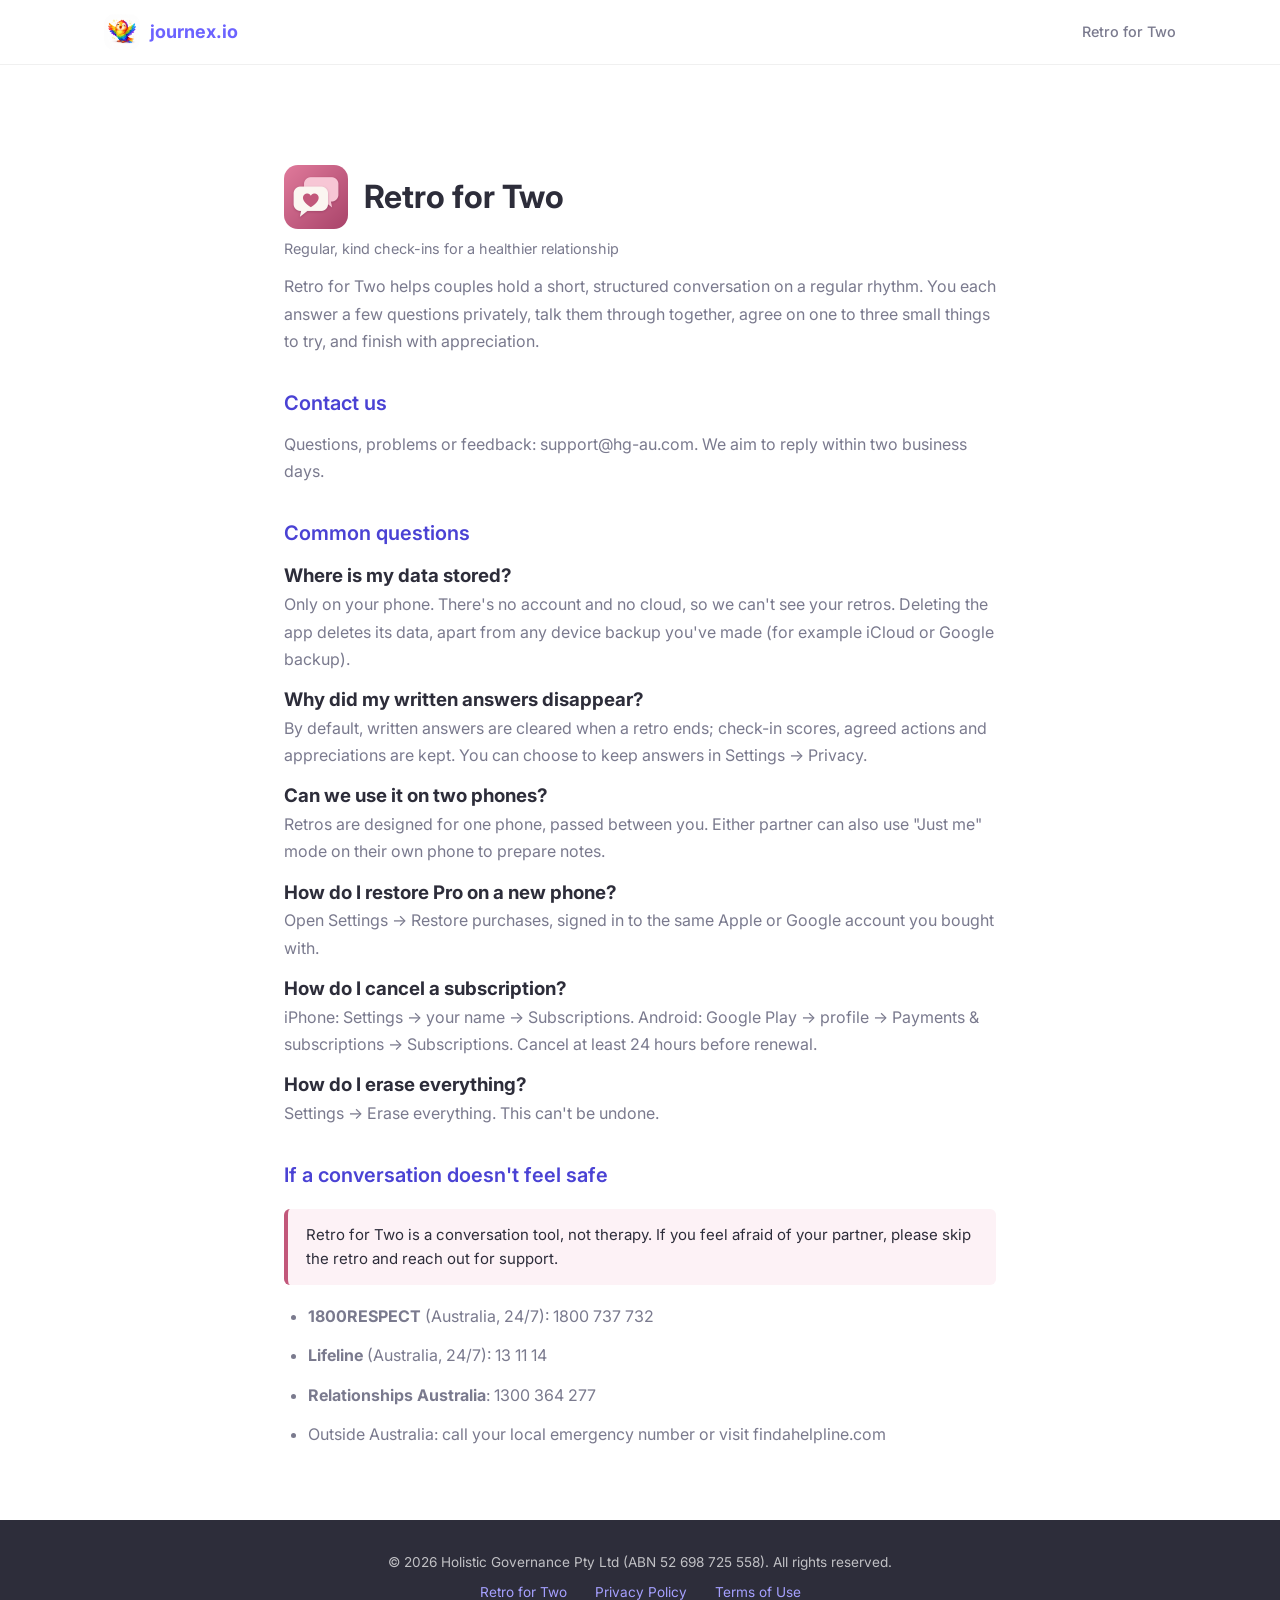
==== retro-for-two/index.html @ 56e89711 "Add Retro for Two support, privacy and terms pages Standalone pages for the Retro for Two app (Holis" ====
<!DOCTYPE html>
<html lang="en">
<head>
  <meta charset="UTF-8">
  <meta name="viewport" content="width=device-width, initial-scale=1.0">
  <title>Retro for Two: Support</title>
  <meta name="description" content="Help and support for Retro for Two, the couple retrospective app.">
  <link rel="preconnect" href="https://fonts.googleapis.com">
  <link rel="preconnect" href="https://fonts.gstatic.com" crossorigin>
  <link href="https://fonts.googleapis.com/css2?family=Inter:wght@400;500;600;700;800&display=swap" rel="stylesheet">
  <link rel="stylesheet" href="../style.css">
  <style>
    .policy-callout { background: #fdf2f6; border-left: 4px solid #C2577A; padding: 14px 18px; margin: 18px 0; border-radius: 6px; font-size: 15px; }
    .app-head { display: flex; align-items: center; gap: 16px; margin-bottom: 8px; }
    .app-head img { width: 64px; height: 64px; border-radius: 14px; }
  </style>
</head>
<body>

<nav class="nav">
  <div class="container">
    <a href="../index.html" class="nav-brand"><img src="../logo.png" alt="Journex logo" class="nav-logo">journex.io</a>
    <ul class="nav-links">
      <li><a href="index.html">Retro for Two</a></li>
    </ul>
  </div>
</nav>

<main class="policy-page">
  <div class="container" style="max-width:760px;">
    <div class="app-head"><img src="icon.png" alt="Retro for Two icon"><h1 style="margin:0">Retro for Two</h1></div>
    <p class="policy-date">Regular, kind check-ins for a healthier relationship</p>

    <p>Retro for Two helps couples hold a short, structured conversation on a regular rhythm. You each answer a few questions privately, talk them through together, agree on one to three small things to try, and finish with appreciation.</p>

    <h2>Contact us</h2>
    <p>Questions, problems or feedback: <a href="mailto:support@hg-au.com">support@hg-au.com</a>. We aim to reply within two business days.</p>

    <h2>Common questions</h2>
    <h3>Where is my data stored?</h3>
    <p>Only on your phone. There's no account and no cloud, so we can't see your retros. Deleting the app deletes its data, apart from any device backup you've made (for example iCloud or Google backup).</p>
    <h3>Why did my written answers disappear?</h3>
    <p>By default, written answers are cleared when a retro ends; check-in scores, agreed actions and appreciations are kept. You can choose to keep answers in Settings &rarr; Privacy.</p>
    <h3>Can we use it on two phones?</h3>
    <p>Retros are designed for one phone, passed between you. Either partner can also use "Just me" mode on their own phone to prepare notes.</p>
    <h3>How do I restore Pro on a new phone?</h3>
    <p>Open Settings &rarr; Restore purchases, signed in to the same Apple or Google account you bought with.</p>
    <h3>How do I cancel a subscription?</h3>
    <p>iPhone: Settings &rarr; your name &rarr; Subscriptions. Android: Google Play &rarr; profile &rarr; Payments &amp; subscriptions &rarr; Subscriptions. Cancel at least 24 hours before renewal.</p>
    <h3>How do I erase everything?</h3>
    <p>Settings &rarr; Erase everything. This can't be undone.</p>

    <h2>If a conversation doesn't feel safe</h2>
    <div class="policy-callout">Retro for Two is a conversation tool, not therapy. If you feel afraid of your partner, please skip the retro and reach out for support.</div>
    <ul>
      <li><strong>1800RESPECT</strong> (Australia, 24/7): <a href="tel:1800737732">1800 737 732</a></li>
      <li><strong>Lifeline</strong> (Australia, 24/7): <a href="tel:131114">13 11 14</a></li>
      <li><strong>Relationships Australia</strong>: <a href="tel:1300364277">1300 364 277</a></li>
      <li>Outside Australia: call your local emergency number or visit <a href="https://findahelpline.com" target="_blank" rel="noopener">findahelpline.com</a></li>
    </ul>

  </div>
</main>

<footer class="footer">
  <div class="container">
    <p>&copy; 2026 Holistic Governance Pty Ltd (ABN 52 698 725 558). All rights reserved.</p>
    <div class="footer-links">
      <a href="index.html">Retro for Two</a>
      <a href="privacy.html">Privacy Policy</a>
      <a href="terms.html">Terms of Use</a>
    </div>
  </div>
</footer>

</body>
</html>
---- style.css ----
/* ===== Design Tokens ===== */
:root {
  --primary: #6C63FF;
  --primary-light: #A5A0FF;
  --primary-dark: #4A42D4;
  --bg: #FFFFFF;
  --surface: #FFFFFF;
  --text: #2D2D3A;
  --text-secondary: #7A7A8E;
  --success: #6BCB77;
  --streak: #FF8C42;
  --radius-card: 16px;
  --radius-pill: 9999px;
  --font: 'Inter', -apple-system, BlinkMacSystemFont, 'Segoe UI', Roboto, Oxygen, Ubuntu, sans-serif;
}

/* ===== Reset & Base ===== */
*, *::before, *::after { box-sizing: border-box; margin: 0; padding: 0; }

html { scroll-behavior: smooth; }

body {
  font-family: var(--font);
  color: var(--text);
  background: var(--bg);
  line-height: 1.6;
  -webkit-font-smoothing: antialiased;
}

a { color: inherit; text-decoration: none; }
img { max-width: 100%; display: block; }

.container {
  max-width: 1120px;
  margin: 0 auto;
  padding: 0 24px;
}

/* ===== Nav ===== */
.nav {
  position: sticky;
  top: 0;
  z-index: 100;
  background: rgba(255, 255, 255, 0.92);
  backdrop-filter: blur(12px);
  border-bottom: 1px solid rgba(0, 0, 0, 0.06);
}

.nav .container {
  display: flex;
  align-items: center;
  justify-content: space-between;
  height: 64px;
}

.nav-brand {
  display: flex;
  align-items: center;
  gap: 10px;
  font-weight: 700;
  font-size: 1.125rem;
  color: var(--primary);
}

.nav-logo {
  width: 36px;
  height: 36px;
  border-radius: 10px;
}

.nav-links {
  display: flex;
  align-items: center;
  gap: 32px;
  list-style: none;
}

.nav-links a {
  font-size: 0.9rem;
  font-weight: 500;
  color: var(--text-secondary);
  transition: color 0.2s;
}

.nav-links a:hover { color: var(--primary); }

.nav-cta {
  background: var(--primary);
  color: #fff !important;
  padding: 8px 20px;
  border-radius: var(--radius-pill);
  font-weight: 600;
  font-size: 0.9rem;
  transition: background 0.2s;
}

.nav-cta:hover { background: var(--primary-dark); }

.nav-toggle {
  display: none;
  background: none;
  border: none;
  cursor: pointer;
  padding: 4px;
}

.nav-toggle span {
  display: block;
  width: 24px;
  height: 2px;
  background: var(--text);
  margin: 6px 0;
  border-radius: 2px;
  transition: transform 0.3s, opacity 0.3s;
}

/* ===== Hero ===== */
.hero {
  position: relative;
  overflow: hidden;
  padding: 100px 0 80px;
  text-align: center;
  background: linear-gradient(160deg, #f3f1ff 0%, var(--bg) 50%, #fff5ee 100%);
}

.hero::before {
  content: '';
  position: absolute;
  top: -120px;
  right: -120px;
  width: 400px;
  height: 400px;
  border-radius: 50%;
  background: radial-gradient(circle, rgba(108, 99, 255, 0.12) 0%, transparent 70%);
  pointer-events: none;
}

.hero-logo {
  width: 120px;
  height: 120px;
  border-radius: 28px;
  margin: 0 auto 24px;
  box-shadow: 0 8px 32px rgba(108, 99, 255, 0.18);
}

.hero h1 {
  font-size: 3rem;
  font-weight: 800;
  line-height: 1.15;
  margin-bottom: 16px;
  color: var(--text);
}

.hero h1 span {
  background: linear-gradient(135deg, var(--primary), var(--primary-light));
  -webkit-background-clip: text;
  -webkit-text-fill-color: transparent;
  background-clip: text;
}

.hero-tagline {
  font-size: 1.25rem;
  color: var(--text-secondary);
  max-width: 560px;
  margin: 0 auto 32px;
}

.hero-actions {
  display: flex;
  justify-content: center;
  gap: 16px;
  flex-wrap: wrap;
}

.btn-primary {
  display: inline-flex;
  align-items: center;
  gap: 8px;
  background: var(--primary);
  color: #fff;
  padding: 14px 28px;
  border-radius: var(--radius-pill);
  font-weight: 600;
  font-size: 1rem;
  transition: background 0.2s, transform 0.15s;
  border: none;
  cursor: pointer;
}

.btn-primary:hover { background: var(--primary-dark); transform: translateY(-1px); }

.google-play-badge { height: 52px; }

/* ===== Section Shared ===== */
section { padding: 80px 0; }

.section-title {
  text-align: center;
  font-size: 2rem;
  font-weight: 700;
  margin-bottom: 12px;
}

.section-subtitle {
  text-align: center;
  color: var(--text-secondary);
  max-width: 520px;
  margin: 0 auto 48px;
}

/* ===== Features Grid ===== */
.features-grid {
  display: grid;
  grid-template-columns: repeat(3, 1fr);
  gap: 24px;
}

.feature-card {
  background: var(--surface);
  border-radius: var(--radius-card);
  padding: 28px 24px;
  border: 1px solid rgba(0, 0, 0, 0.08);
  transition: transform 0.2s, box-shadow 0.2s;
}

.feature-card:hover {
  transform: translateY(-4px);
  box-shadow: 0 12px 32px rgba(108, 99, 255, 0.1);
}

.feature-icon {
  width: 48px;
  height: 48px;
  border-radius: 12px;
  display: flex;
  align-items: center;
  justify-content: center;
  font-size: 1.5rem;
  margin-bottom: 16px;
}

.feature-card h3 {
  font-size: 1.05rem;
  font-weight: 600;
  margin-bottom: 8px;
}

.feature-card p {
  font-size: 0.9rem;
  color: var(--text-secondary);
  line-height: 1.5;
}

/* Feature card colours */
.feature-card:nth-child(1)  { background: #f9f5ff; border-color: rgba(167, 139, 250, 0.12); }
.feature-card:nth-child(2)  { background: #f0fdf4; border-color: rgba(134, 239, 172, 0.12); }
.feature-card:nth-child(3)  { background: #fffbeb; border-color: rgba(252, 211, 77, 0.12); }
.feature-card:nth-child(4)  { background: #eff6ff; border-color: rgba(147, 197, 253, 0.12); }
.feature-card:nth-child(5)  { background: #fff1f2; border-color: rgba(253, 164, 175, 0.12); }
.feature-card:nth-child(6)  { background: #f7fee7; border-color: rgba(190, 242, 100, 0.12); }
.feature-card:nth-child(7)  { background: #fdf4ff; border-color: rgba(232, 170, 253, 0.12); }
.feature-card:nth-child(8)  { background: #fff5f7; border-color: rgba(251, 182, 206, 0.12); }
.feature-card:nth-child(9)  { background: #fff7ed; border-color: rgba(253, 186, 116, 0.12); }
.feature-card:nth-child(10) { background: #f0fdf4; border-color: rgba(134, 239, 172, 0.12); }
.feature-card:nth-child(11) { background: #f0fdfa; border-color: rgba(94, 234, 212, 0.12); }

/* Feature icon colours */
.icon-gratitude  { background: #ede9ff; color: var(--primary); }
.icon-reflect    { background: #e0f7e4; color: var(--success); }
.icon-habit      { background: #fff2e5; color: var(--streak); }
.icon-goal       { background: #e0f0ff; color: #4a90d9; }
.icon-sport      { background: #ffe5e5; color: #e05555; }
.icon-nutrition  { background: #e9ffe5; color: #4caf50; }
.icon-recovery   { background: #f0e5ff; color: #9b59b6; }
.icon-social     { background: #e5f7ff; color: #00bcd4; }
.icon-stats      { background: #fff8e1; color: #ff9800; }

/* ===== How It Works ===== */
.steps {
  display: grid;
  grid-template-columns: repeat(3, 1fr);
  gap: 32px;
  text-align: center;
}

.step-number {
  width: 56px;
  height: 56px;
  border-radius: 50%;
  background: linear-gradient(135deg, var(--primary), var(--primary-light));
  color: #fff;
  font-size: 1.5rem;
  font-weight: 700;
  display: flex;
  align-items: center;
  justify-content: center;
  margin: 0 auto 16px;
}

.step h3 {
  font-size: 1.1rem;
  font-weight: 600;
  margin-bottom: 8px;
}

.step p {
  font-size: 0.9rem;
  color: var(--text-secondary);
}

/* ===== Screenshots ===== */
@keyframes scroll-left {
  0% { transform: translateX(0); }
  100% { transform: translateX(-50%); }
}

.screenshots-row {
  display: flex;
  gap: 24px;
  overflow: hidden;
  padding: 8px 0 24px;
}

.screenshots-track {
  display: flex;
  gap: 24px;
  animation: scroll-left 30s linear infinite;
}

.screenshots-track:hover {
  animation-play-state: paused;
}

.screenshot-item {
  flex: 0 0 240px;
  text-align: center;
}

.screenshot-item img {
  width: 240px;
  border-radius: 20px;
  box-shadow: 0 8px 32px rgba(0, 0, 0, 0.12);
  transition: transform 0.3s, box-shadow 0.3s;
  border: 2px solid rgba(108, 99, 255, 0.1);
  cursor: pointer;
}

.screenshot-item img:hover {
  transform: translateY(-6px) scale(1.03);
  box-shadow: 0 16px 48px rgba(108, 99, 255, 0.22);
  border-color: var(--primary-light);
}

.screenshot-label {
  display: block;
  margin-top: 12px;
  font-size: 0.9rem;
  font-weight: 600;
  color: var(--text);
}

/* ===== Screenshot Lightbox ===== */
.lightbox-overlay {
  display: none;
  position: fixed;
  inset: 0;
  z-index: 1000;
  background: rgba(0, 0, 0, 0.85);
  backdrop-filter: blur(8px);
  align-items: center;
  justify-content: center;
  cursor: pointer;
}

.lightbox-overlay.active {
  display: flex;
}

.lightbox-overlay img {
  max-height: 90vh;
  max-width: 90vw;
  border-radius: 16px;
  box-shadow: 0 24px 64px rgba(0, 0, 0, 0.4);
  animation: lightbox-in 0.3s ease;
}

@keyframes lightbox-in {
  from { opacity: 0; transform: scale(0.9); }
  to { opacity: 1; transform: scale(1); }
}

.lightbox-close {
  position: fixed;
  top: 24px;
  right: 32px;
  width: 40px;
  height: 40px;
  border-radius: 50%;
  border: none;
  background: rgba(255, 255, 255, 0.15);
  color: #fff;
  font-size: 1.5rem;
  cursor: pointer;
  display: flex;
  align-items: center;
  justify-content: center;
  transition: background 0.2s;
}

.lightbox-close:hover {
  background: rgba(255, 255, 255, 0.3);
}

/* ===== Privacy Summary ===== */
.privacy-summary {
  text-align: center;
  max-width: 640px;
  margin: 0 auto;
}

.privacy-summary p {
  color: var(--text-secondary);
  margin-bottom: 24px;
  line-height: 1.7;
}

.privacy-summary .btn-primary { font-size: 0.9rem; }

/* ===== Footer ===== */
.footer {
  background: var(--text);
  color: rgba(255, 255, 255, 0.7);
  padding: 32px 0;
  text-align: center;
  font-size: 0.85rem;
}

.footer a { color: var(--primary-light); }
.footer a:hover { text-decoration: underline; }
.footer-links { margin-top: 8px; }
.footer-links a { margin: 0 12px; }

/* ===== Privacy Policy Page ===== */
.policy-page { padding: 100px 0 60px; }

.policy-page h1 {
  font-size: 2rem;
  font-weight: 700;
  margin-bottom: 8px;
}

.policy-date {
  color: var(--text-secondary);
  font-size: 0.9rem;
  margin-bottom: 36px;
}

.policy-page h2 {
  font-size: 1.25rem;
  font-weight: 600;
  margin: 32px 0 12px;
  color: var(--primary-dark);
}

.policy-page p,
.policy-page li {
  color: var(--text-secondary);
  line-height: 1.7;
  margin-bottom: 12px;
}

.policy-page ul {
  padding-left: 24px;
  margin-bottom: 12px;
}

.policy-back {
  display: inline-flex;
  align-items: center;
  gap: 6px;
  color: var(--primary);
  font-weight: 500;
  margin-bottom: 32px;
}

.policy-back:hover { text-decoration: underline; }

/* ===== Responsive ===== */
@media (max-width: 900px) {
  .features-grid { grid-template-columns: repeat(2, 1fr); }
}

@media (max-width: 680px) {
  .nav-links {
    display: none;
    flex-direction: column;
    position: absolute;
    top: 64px;
    left: 0;
    right: 0;
    background: var(--surface);
    padding: 24px;
    gap: 20px;
    border-bottom: 1px solid rgba(0,0,0,0.06);
    box-shadow: 0 8px 24px rgba(0,0,0,0.08);
  }

  .nav-links.open { display: flex; }

  .nav-toggle { display: block; }

  .hero h1 { font-size: 2rem; }
  .hero-tagline { font-size: 1.05rem; }

  .features-grid { grid-template-columns: 1fr; }
  .steps { grid-template-columns: 1fr; gap: 40px; }

  .screenshot-item { flex: 0 0 200px; }
  .screenshot-item img { width: 200px; }
}
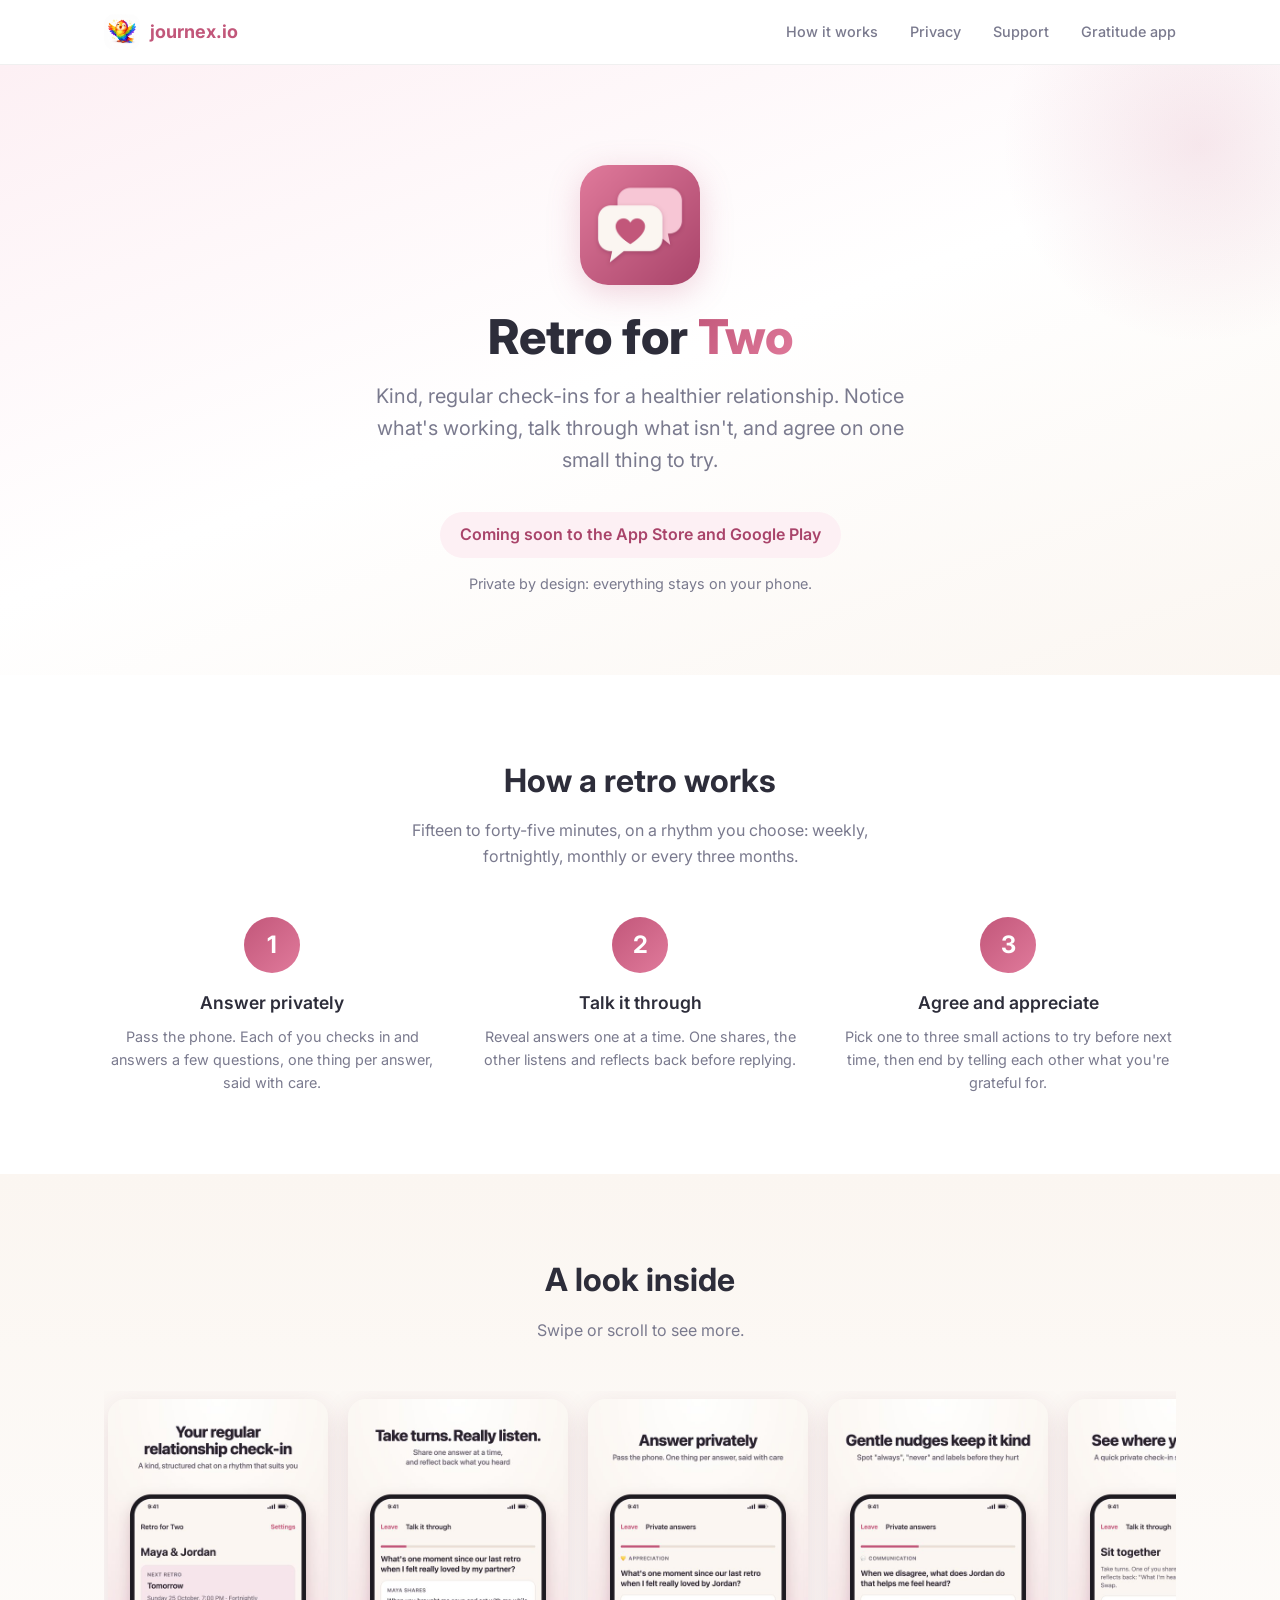
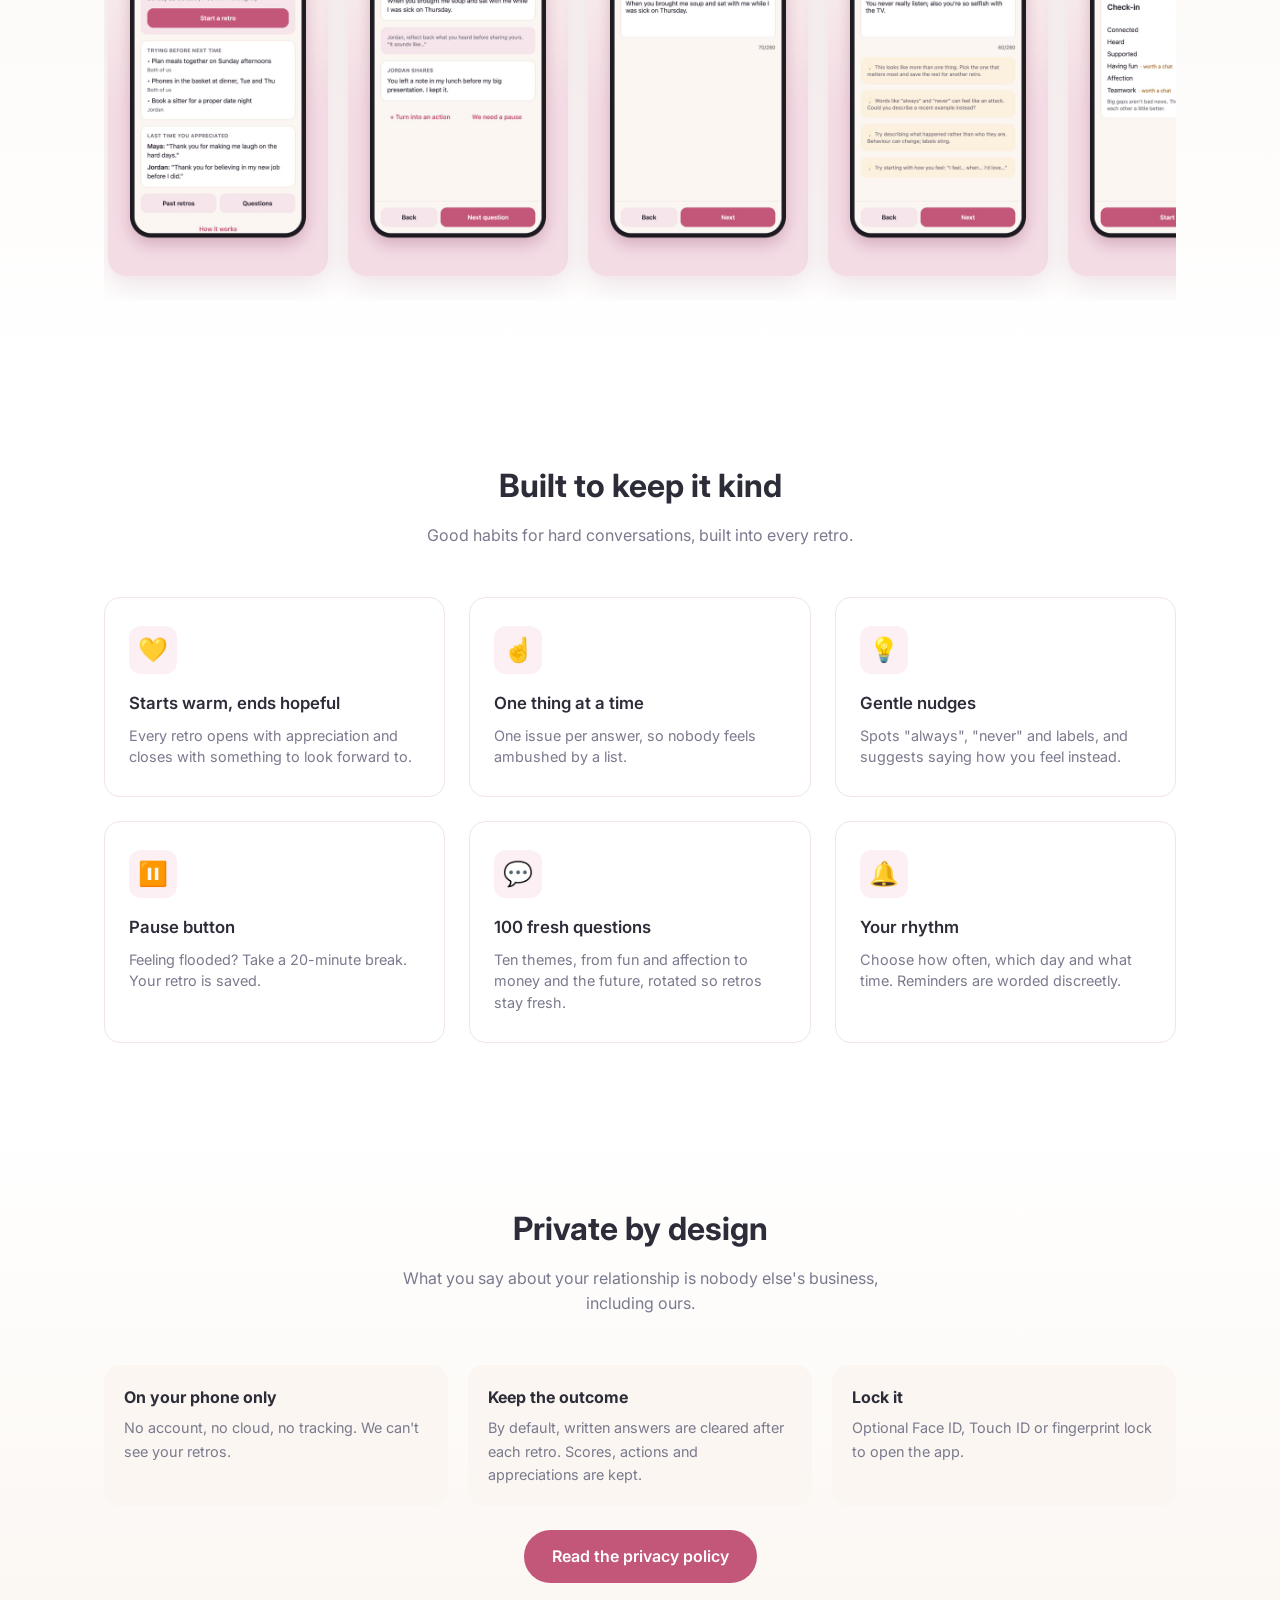
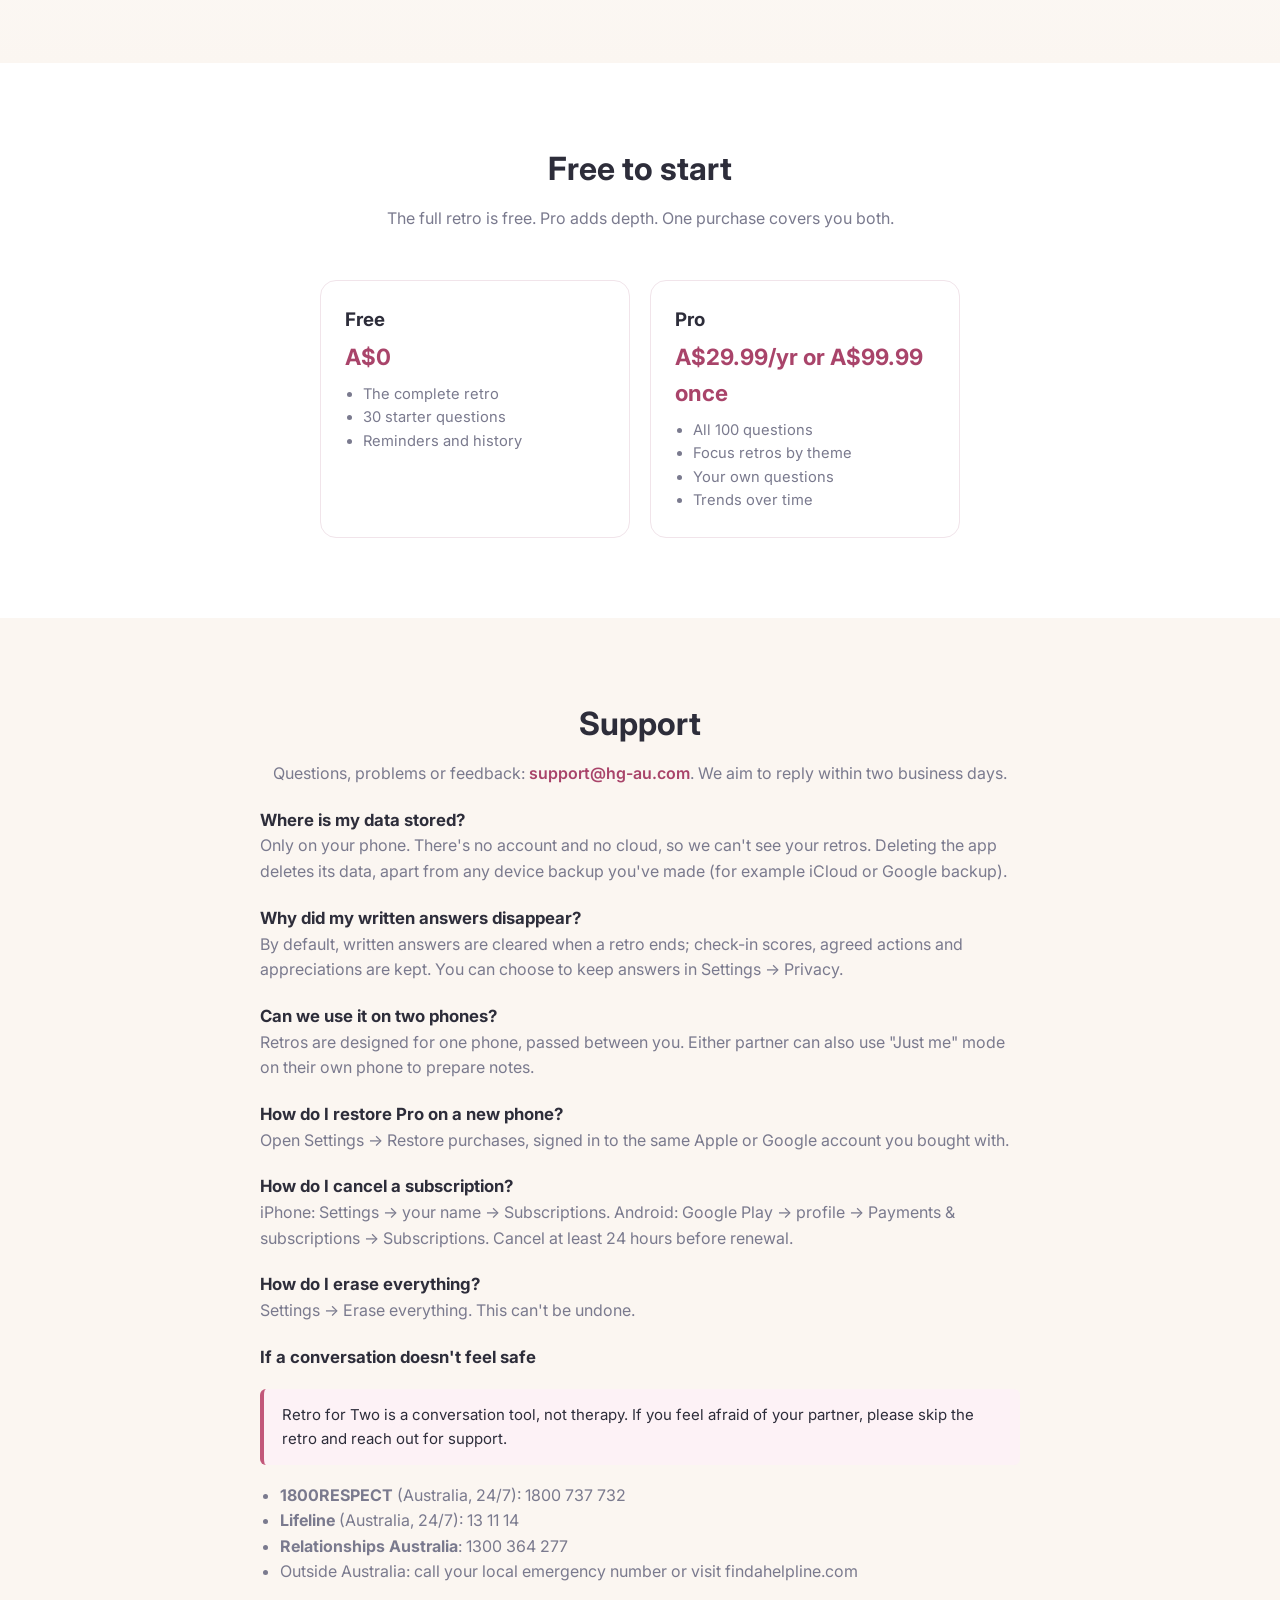
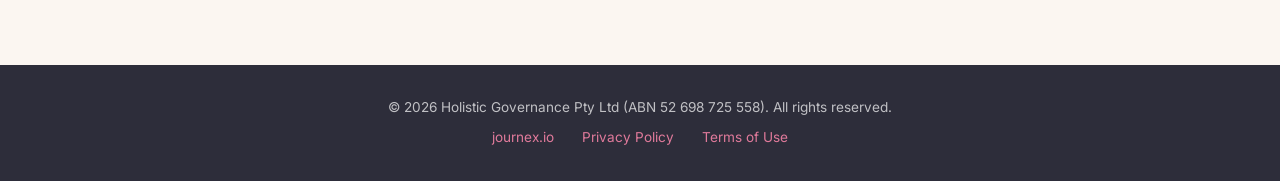
==== commit fcfa1445: "Retro for Two landing page and links from the homepage - /retro-for-two/ becomes a full app page: he" ====
--- a/retro-for-two/index.html
+++ b/retro-for-two/index.html
@@ -3,70 +3,238 @@
 <head>
   <meta charset="UTF-8">
   <meta name="viewport" content="width=device-width, initial-scale=1.0">
-  <title>Retro for Two: Support</title>
-  <meta name="description" content="Help and support for Retro for Two, the couple retrospective app.">
+  <title>Retro for Two: kind, regular check-ins for couples</title>
+  <meta name="description" content="Retro for Two is a couple retrospective app. Answer a few questions privately, talk them through together, agree on small actions and end on appreciation. Everything stays on your phone.">
+  <link rel="canonical" href="https://journex.io/retro-for-two/">
+  <meta property="og:title" content="Retro for Two">
+  <meta property="og:description" content="Kind, regular check-ins for a healthier relationship. Private by design.">
+  <meta property="og:image" content="https://journex.io/retro-for-two/icon.png">
+  <meta property="og:url" content="https://journex.io/retro-for-two/">
+  <link rel="icon" href="icon.png">
   <link rel="preconnect" href="https://fonts.googleapis.com">
   <link rel="preconnect" href="https://fonts.gstatic.com" crossorigin>
   <link href="https://fonts.googleapis.com/css2?family=Inter:wght@400;500;600;700;800&display=swap" rel="stylesheet">
   <link rel="stylesheet" href="../style.css">
+  <script type="application/ld+json">
+  {
+    "@context": "https://schema.org",
+    "@type": "SoftwareApplication",
+    "name": "Retro for Two",
+    "operatingSystem": "iOS, Android",
+    "applicationCategory": "LifestyleApplication",
+    "description": "A couple retrospective app: private answers, a guided conversation, small agreed actions and appreciation, on a rhythm you choose.",
+    "publisher": { "@type": "Organization", "name": "Holistic Governance Pty Ltd" }
+  }
+  </script>
   <style>
-    .policy-callout { background: #fdf2f6; border-left: 4px solid #C2577A; padding: 14px 18px; margin: 18px 0; border-radius: 6px; font-size: 15px; }
-    .app-head { display: flex; align-items: center; gap: 16px; margin-bottom: 8px; }
-    .app-head img { width: 64px; height: 64px; border-radius: 14px; }
+    /* Retro for Two uses its own rose palette on top of the shared journex.io styles. */
+    :root { --primary: #C2577A; --primary-light: #E07A9B; --primary-dark: #A9446A; }
+    .hero { background: linear-gradient(160deg, #fdf0f4 0%, #fff 50%, #fbf6f1 100%); }
+    .hero::before { background: radial-gradient(circle, rgba(194, 87, 122, 0.14) 0%, transparent 70%); }
+    .hero-logo { box-shadow: 0 8px 32px rgba(194, 87, 122, 0.25); }
+    .soon { display: inline-block; margin-top: 4px; padding: 10px 20px; border-radius: var(--radius-pill); background: #fdf0f4; color: var(--primary-dark); font-weight: 600; }
+    .hero-note { margin-top: 14px; font-size: 0.9rem; color: var(--text-secondary); }
+    .rft-features .feature-card { background: #fff; border: 1px solid #f1e4ea; }
+    .rft-features .feature-icon { background: #fdf0f4; }
+    /* Swipeable, not auto-scrolling: easier to read and kinder to motion-sensitive visitors. */
+    .shots { display: flex; gap: 20px; overflow-x: auto; scroll-snap-type: x mandatory; padding: 8px 4px 24px; -webkit-overflow-scrolling: touch; }
+    .shots img { flex: 0 0 220px; width: 220px; border-radius: 18px; scroll-snap-align: center; box-shadow: 0 8px 28px rgba(120, 40, 70, 0.14); }
+    .privacy-points { display: grid; grid-template-columns: repeat(3, 1fr); gap: 20px; margin-top: 24px; text-align: left; }
+    .privacy-points div { background: #fbf6f1; border-radius: var(--radius-card); padding: 20px; }
+    .privacy-points h3 { font-size: 1rem; margin-bottom: 6px; }
+    .privacy-points p { font-size: 0.9rem; color: var(--text-secondary); }
+    .pricing { display: grid; grid-template-columns: repeat(2, 1fr); gap: 20px; max-width: 640px; margin: 24px auto 0; }
+    .pricing div { border: 1px solid #f1e4ea; border-radius: var(--radius-card); padding: 24px; }
+    .pricing h3 { margin-bottom: 4px; }
+    .pricing .price { font-size: 1.4rem; font-weight: 700; color: var(--primary-dark); margin-bottom: 8px; }
+    .pricing ul { padding-left: 18px; color: var(--text-secondary); font-size: 0.92rem; }
+    .support { max-width: 760px; margin: 0 auto; }
+    .support h3 { margin-top: 20px; font-size: 1.05rem; }
+    .support p, .support li { color: var(--text-secondary); }
+    .support ul { padding-left: 20px; margin-top: 8px; }
+    .policy-callout { background: #fdf2f6; border-left: 4px solid var(--primary); padding: 14px 18px; margin: 18px 0; border-radius: 6px; font-size: 15px; color: var(--text); }
+    @media (max-width: 680px) {
+      .privacy-points, .pricing { grid-template-columns: 1fr; }
+      .shots img { flex-basis: 190px; width: 190px; }
+    }
   </style>
 </head>
 <body>
 
 <nav class="nav">
   <div class="container">
-    <a href="../index.html" class="nav-brand"><img src="../logo.png" alt="Journex logo" class="nav-logo">journex.io</a>
+    <a href="../index.html" class="nav-brand"><img src="../logo.png" alt="journex.io logo" class="nav-logo">journex.io</a>
+    <button class="nav-toggle" aria-label="Toggle menu" onclick="document.querySelector('.nav-links').classList.toggle('open')">
+      <span></span><span></span><span></span>
+    </button>
     <ul class="nav-links">
-      <li><a href="index.html">Retro for Two</a></li>
+      <li><a href="#how-it-works">How it works</a></li>
+      <li><a href="#privacy">Privacy</a></li>
+      <li><a href="#support">Support</a></li>
+      <li><a href="../index.html">Gratitude app</a></li>
     </ul>
   </div>
 </nav>
 
-<main class="policy-page">
-  <div class="container" style="max-width:760px;">
-    <div class="app-head"><img src="icon.png" alt="Retro for Two icon"><h1 style="margin:0">Retro for Two</h1></div>
-    <p class="policy-date">Regular, kind check-ins for a healthier relationship</p>
-
-    <p>Retro for Two helps couples hold a short, structured conversation on a regular rhythm. You each answer a few questions privately, talk them through together, agree on one to three small things to try, and finish with appreciation.</p>
-
-    <h2>Contact us</h2>
-    <p>Questions, problems or feedback: <a href="mailto:support@hg-au.com">support@hg-au.com</a>. We aim to reply within two business days.</p>
-
-    <h2>Common questions</h2>
-    <h3>Where is my data stored?</h3>
-    <p>Only on your phone. There's no account and no cloud, so we can't see your retros. Deleting the app deletes its data, apart from any device backup you've made (for example iCloud or Google backup).</p>
-    <h3>Why did my written answers disappear?</h3>
-    <p>By default, written answers are cleared when a retro ends; check-in scores, agreed actions and appreciations are kept. You can choose to keep answers in Settings &rarr; Privacy.</p>
-    <h3>Can we use it on two phones?</h3>
-    <p>Retros are designed for one phone, passed between you. Either partner can also use "Just me" mode on their own phone to prepare notes.</p>
-    <h3>How do I restore Pro on a new phone?</h3>
-    <p>Open Settings &rarr; Restore purchases, signed in to the same Apple or Google account you bought with.</p>
-    <h3>How do I cancel a subscription?</h3>
-    <p>iPhone: Settings &rarr; your name &rarr; Subscriptions. Android: Google Play &rarr; profile &rarr; Payments &amp; subscriptions &rarr; Subscriptions. Cancel at least 24 hours before renewal.</p>
-    <h3>How do I erase everything?</h3>
-    <p>Settings &rarr; Erase everything. This can't be undone.</p>
-
-    <h2>If a conversation doesn't feel safe</h2>
-    <div class="policy-callout">Retro for Two is a conversation tool, not therapy. If you feel afraid of your partner, please skip the retro and reach out for support.</div>
-    <ul>
-      <li><strong>1800RESPECT</strong> (Australia, 24/7): <a href="tel:1800737732">1800 737 732</a></li>
-      <li><strong>Lifeline</strong> (Australia, 24/7): <a href="tel:131114">13 11 14</a></li>
-      <li><strong>Relationships Australia</strong>: <a href="tel:1300364277">1300 364 277</a></li>
-      <li>Outside Australia: call your local emergency number or visit <a href="https://findahelpline.com" target="_blank" rel="noopener">findahelpline.com</a></li>
-    </ul>
-
-  </div>
-</main>
+<header class="hero">
+  <div class="container">
+    <img src="icon.png" alt="Retro for Two app icon" class="hero-logo">
+    <h1>Retro for <span>Two</span></h1>
+    <p class="hero-tagline">Kind, regular check-ins for a healthier relationship. Notice what's working, talk through what isn't, and agree on one small thing to try.</p>
+    <div class="hero-actions">
+      <span class="soon">Coming soon to the App Store and Google Play</span>
+    </div>
+    <p class="hero-note">Private by design: everything stays on your phone.</p>
+  </div>
+</header>
+
+<section id="how-it-works" style="background:#fff;">
+  <div class="container">
+    <h2 class="section-title">How a retro works</h2>
+    <p class="section-subtitle">Fifteen to forty-five minutes, on a rhythm you choose: weekly, fortnightly, monthly or every three months.</p>
+    <div class="steps">
+      <div class="step">
+        <div class="step-number">1</div>
+        <h3>Answer privately</h3>
+        <p>Pass the phone. Each of you checks in and answers a few questions, one thing per answer, said with care.</p>
+      </div>
+      <div class="step">
+        <div class="step-number">2</div>
+        <h3>Talk it through</h3>
+        <p>Reveal answers one at a time. One shares, the other listens and reflects back before replying.</p>
+      </div>
+      <div class="step">
+        <div class="step-number">3</div>
+        <h3>Agree and appreciate</h3>
+        <p>Pick one to three small actions to try before next time, then end by telling each other what you're grateful for.</p>
+      </div>
+    </div>
+  </div>
+</section>
+
+<section id="screenshots" style="background: linear-gradient(180deg, #fbf6f1 0%, #fff 100%);">
+  <div class="container">
+    <h2 class="section-title">A look inside</h2>
+    <p class="section-subtitle">Swipe or scroll to see more.</p>
+    <div class="shots" tabindex="0" aria-label="App screenshots">
+      <img src="shot-01-home.jpg" alt="Home screen showing the next retro, actions to try and last appreciations" loading="lazy">
+      <img src="shot-02-talk.jpg" alt="Talk it through: both partners' answers revealed one at a time" loading="lazy">
+      <img src="shot-03-private.jpg" alt="Answering a question privately" loading="lazy">
+      <img src="shot-04-nudge.jpg" alt="Gentle nudges suggesting kinder wording" loading="lazy">
+      <img src="shot-05-checkin.jpg" alt="Check-in scores side by side, with gaps marked worth a chat" loading="lazy">
+      <img src="shot-06-agree.jpg" alt="Agreeing on small actions" loading="lazy">
+      <img src="shot-07-trends.jpg" alt="Trends over past retros" loading="lazy">
+    </div>
+  </div>
+</section>
+
+<section id="features" class="rft-features" style="background:#fff;">
+  <div class="container">
+    <h2 class="section-title">Built to keep it kind</h2>
+    <p class="section-subtitle">Good habits for hard conversations, built into every retro.</p>
+    <div class="features-grid">
+      <div class="feature-card">
+        <div class="feature-icon">&#x1F49B;</div>
+        <h3>Starts warm, ends hopeful</h3>
+        <p>Every retro opens with appreciation and closes with something to look forward to.</p>
+      </div>
+      <div class="feature-card">
+        <div class="feature-icon">&#x261D;&#xFE0F;</div>
+        <h3>One thing at a time</h3>
+        <p>One issue per answer, so nobody feels ambushed by a list.</p>
+      </div>
+      <div class="feature-card">
+        <div class="feature-icon">&#x1F4A1;</div>
+        <h3>Gentle nudges</h3>
+        <p>Spots "always", "never" and labels, and suggests saying how you feel instead.</p>
+      </div>
+      <div class="feature-card">
+        <div class="feature-icon">&#x23F8;&#xFE0F;</div>
+        <h3>Pause button</h3>
+        <p>Feeling flooded? Take a 20-minute break. Your retro is saved.</p>
+      </div>
+      <div class="feature-card">
+        <div class="feature-icon">&#x1F4AC;</div>
+        <h3>100 fresh questions</h3>
+        <p>Ten themes, from fun and affection to money and the future, rotated so retros stay fresh.</p>
+      </div>
+      <div class="feature-card">
+        <div class="feature-icon">&#x1F514;</div>
+        <h3>Your rhythm</h3>
+        <p>Choose how often, which day and what time. Reminders are worded discreetly.</p>
+      </div>
+    </div>
+  </div>
+</section>
+
+<section id="privacy" style="background: linear-gradient(180deg, #fff 0%, #fbf6f1 100%);">
+  <div class="container">
+    <h2 class="section-title">Private by design</h2>
+    <p class="section-subtitle">What you say about your relationship is nobody else's business, including ours.</p>
+    <div class="privacy-points">
+      <div><h3>On your phone only</h3><p>No account, no cloud, no tracking. We can't see your retros.</p></div>
+      <div><h3>Keep the outcome</h3><p>By default, written answers are cleared after each retro. Scores, actions and appreciations are kept.</p></div>
+      <div><h3>Lock it</h3><p>Optional Face ID, Touch ID or fingerprint lock to open the app.</p></div>
+    </div>
+    <p style="text-align:center; margin-top:24px;"><a href="privacy.html" class="btn-primary">Read the privacy policy</a></p>
+  </div>
+</section>
+
+<section id="pricing" style="background:#fff;">
+  <div class="container">
+    <h2 class="section-title">Free to start</h2>
+    <p class="section-subtitle">The full retro is free. Pro adds depth. One purchase covers you both.</p>
+    <div class="pricing">
+      <div>
+        <h3>Free</h3>
+        <p class="price">A$0</p>
+        <ul><li>The complete retro</li><li>30 starter questions</li><li>Reminders and history</li></ul>
+      </div>
+      <div>
+        <h3>Pro</h3>
+        <p class="price">A$29.99/yr or A$99.99 once</p>
+        <ul><li>All 100 questions</li><li>Focus retros by theme</li><li>Your own questions</li><li>Trends over time</li></ul>
+      </div>
+    </div>
+  </div>
+</section>
+
+<section id="support" style="background:#fbf6f1;">
+  <div class="container">
+    <div class="support">
+      <h2 class="section-title">Support</h2>
+      <p style="text-align:center;">Questions, problems or feedback: <a href="mailto:support@hg-au.com" style="color:var(--primary-dark); font-weight:600;">support@hg-au.com</a>. We aim to reply within two business days.</p>
+
+      <h3>Where is my data stored?</h3>
+      <p>Only on your phone. There's no account and no cloud, so we can't see your retros. Deleting the app deletes its data, apart from any device backup you've made (for example iCloud or Google backup).</p>
+      <h3>Why did my written answers disappear?</h3>
+      <p>By default, written answers are cleared when a retro ends; check-in scores, agreed actions and appreciations are kept. You can choose to keep answers in Settings &rarr; Privacy.</p>
+      <h3>Can we use it on two phones?</h3>
+      <p>Retros are designed for one phone, passed between you. Either partner can also use "Just me" mode on their own phone to prepare notes.</p>
+      <h3>How do I restore Pro on a new phone?</h3>
+      <p>Open Settings &rarr; Restore purchases, signed in to the same Apple or Google account you bought with.</p>
+      <h3>How do I cancel a subscription?</h3>
+      <p>iPhone: Settings &rarr; your name &rarr; Subscriptions. Android: Google Play &rarr; profile &rarr; Payments &amp; subscriptions &rarr; Subscriptions. Cancel at least 24 hours before renewal.</p>
+      <h3>How do I erase everything?</h3>
+      <p>Settings &rarr; Erase everything. This can't be undone.</p>
+
+      <h3>If a conversation doesn't feel safe</h3>
+      <div class="policy-callout">Retro for Two is a conversation tool, not therapy. If you feel afraid of your partner, please skip the retro and reach out for support.</div>
+      <ul>
+        <li><strong>1800RESPECT</strong> (Australia, 24/7): <a href="tel:1800737732">1800 737 732</a></li>
+        <li><strong>Lifeline</strong> (Australia, 24/7): <a href="tel:131114">13 11 14</a></li>
+        <li><strong>Relationships Australia</strong>: <a href="tel:1300364277">1300 364 277</a></li>
+        <li>Outside Australia: call your local emergency number or visit <a href="https://findahelpline.com" target="_blank" rel="noopener">findahelpline.com</a></li>
+      </ul>
+    </div>
+  </div>
+</section>
 
 <footer class="footer">
   <div class="container">
     <p>&copy; 2026 Holistic Governance Pty Ltd (ABN 52 698 725 558). All rights reserved.</p>
     <div class="footer-links">
-      <a href="index.html">Retro for Two</a>
+      <a href="../index.html">journex.io</a>
       <a href="privacy.html">Privacy Policy</a>
       <a href="terms.html">Terms of Use</a>
     </div>
--- a/style.css
+++ b/style.css
@@ -359,6 +359,16 @@
   color: var(--text);
 }
 
+/* ===== Our Apps ===== */
+.apps-grid { display: grid; grid-template-columns: repeat(2, 1fr); gap: 20px; max-width: 820px; margin: 0 auto; }
+.app-card { display: flex; gap: 16px; align-items: center; background: #fff; border: 1px solid rgba(108, 99, 255, 0.12); border-radius: var(--radius-card); padding: 20px; transition: transform 0.2s, box-shadow 0.2s; }
+.app-card:hover { transform: translateY(-3px); box-shadow: 0 12px 32px rgba(0, 0, 0, 0.08); }
+.app-card img { width: 64px; height: 64px; border-radius: 16px; flex: 0 0 64px; }
+.app-card h3 { font-size: 1.05rem; margin-bottom: 4px; }
+.app-card p { font-size: 0.9rem; color: var(--text-secondary); }
+.app-badge { display: inline-block; margin-left: 6px; padding: 2px 8px; border-radius: var(--radius-pill); background: #fdf0f4; color: #A9446A; font-size: 0.72rem; font-weight: 600; vertical-align: middle; }
+@media (max-width: 680px) { .apps-grid { grid-template-columns: 1fr; } }
+
 /* ===== Screenshot Lightbox ===== */
 .lightbox-overlay {
   display: none;
